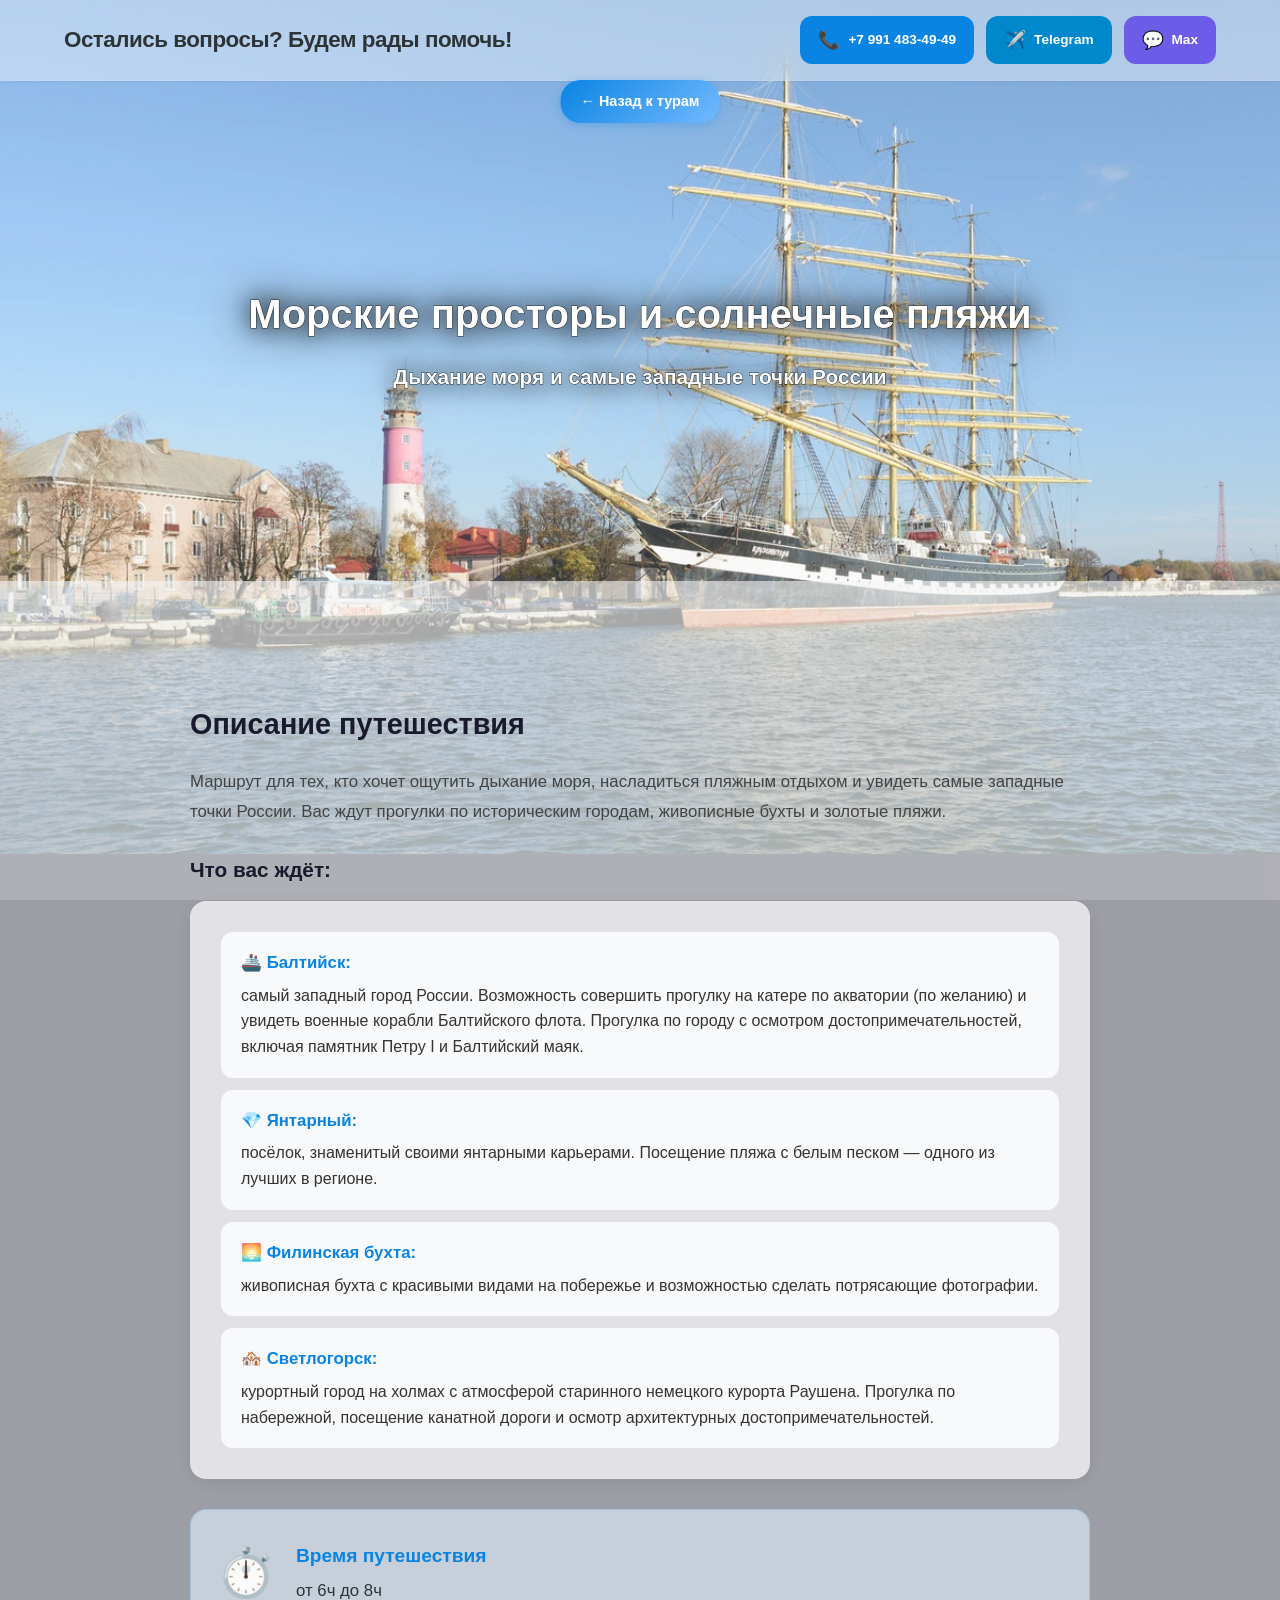
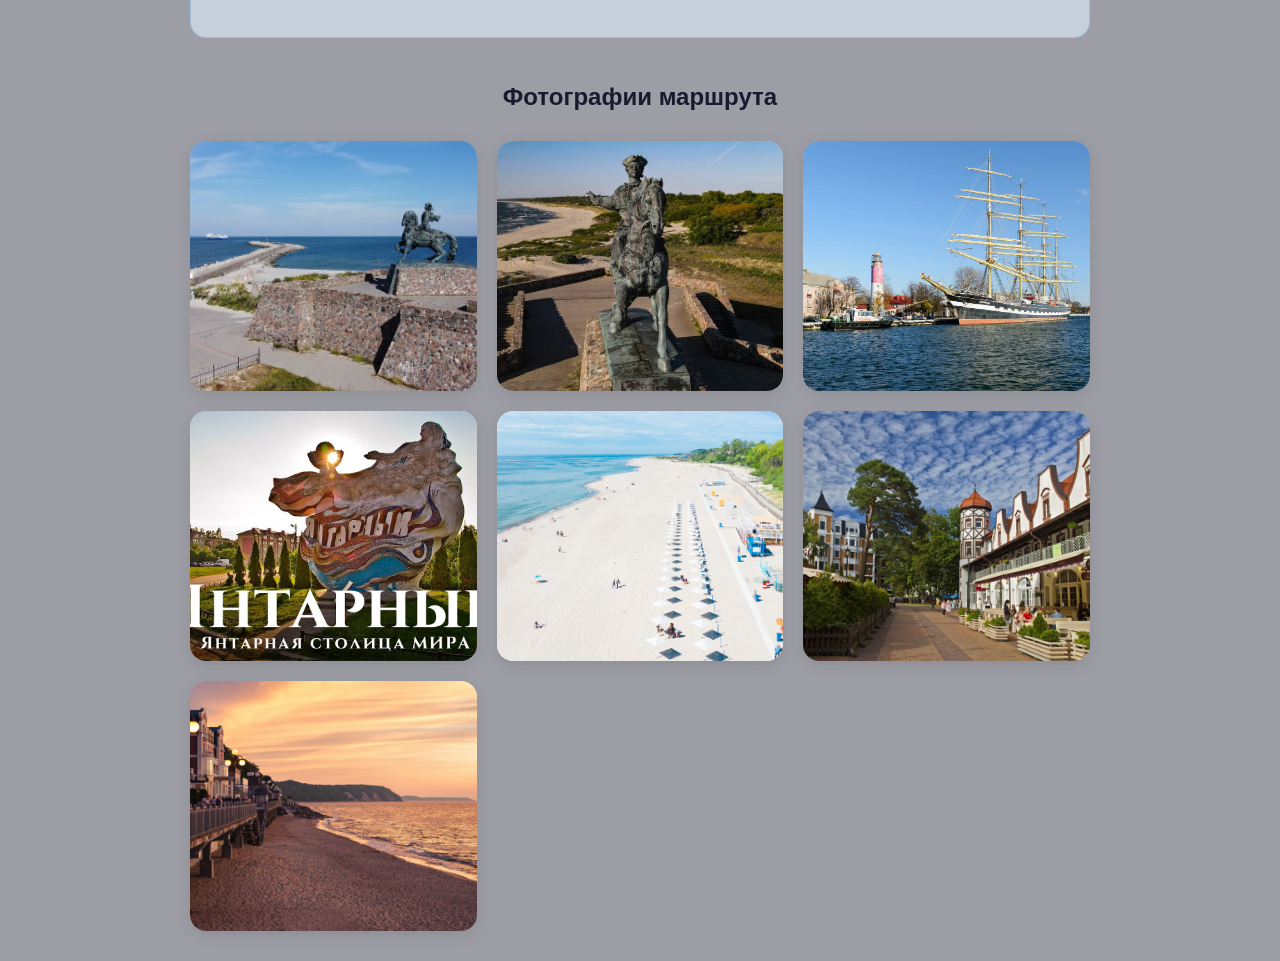
==== tour2.html @ 16f81b43 "Add files via upload" ====
<!DOCTYPE html>
<html lang="ru">
<head>
    <meta charset="UTF-8">
    <meta name="viewport" content="width=device-width, initial-scale=1.0, maximum-scale=1.0, user-scalable=no">
    <meta name="description" content="Морские просторы и солнечные пляжи — путешествие по побережью Балтийского моря и курортным городам">
    <meta name="apple-mobile-web-app-capable" content="yes">
    <meta name="apple-mobile-web-app-status-bar-style" content="black-translucent">
    <meta name="format-detection" content="telephone=no">
    <meta name="theme-color" content="#0984e3">
    <title>Морские просторы и солнечные пляжи | Прогулки по Калининграду</title>
    <link rel="stylesheet" href="styles.css">
    <link rel="stylesheet" href="tour-page.css">
    <style>
        body {
            background: #1a1a2e;
            background-image: url('images/23.jpg');
            background-repeat: no-repeat;
            background-position: center top;
            background-size: 100% auto;
            background-attachment: scroll;
            -webkit-background-size: 100% auto;
            -webkit-background-attachment: scroll;
            min-height: 100vh;
        }
        .tour-hero {
            background: transparent;
            min-height: 500px;
            padding-top: 20px;
        }
        .tour-hero-overlay { display: none; }
        .tour-hero-content {
            background: transparent;
            padding: 40px 20px;
        }
        .tour-hero-content h1,
        .tour-hero-content p {
            text-shadow: 0 0 25px rgba(0,0,0,1), 0 0 50px rgba(0,0,0,0.9);
            -webkit-text-stroke: 1px rgba(0,0,0,0.7);
            paint-order: stroke fill;
        }
    </style>
</head>
<body>
    <!-- Шапка с контактами -->
    <header class="header">
        <div class="container header-content">
            <div class="logo">
                <h1>Остались вопросы? Будем рады помочь!</h1>
            </div>
            <div class="contacts">
                <a href="tel:+79914834949" class="contact-link phone">
                    <span class="icon">📞</span>
                    <span>+7 991 483-49-49</span>
                </a>
                <a href="https://t.me/TravelKoenig" class="contact-link telegram" target="_blank" rel="noopener">
                    <span class="icon">✈️</span>
                    <span>Telegram</span>
                </a>
                <a href="https://max.ru/u/f9LHodD0cOI0Q3riG5p1h0fvbXR7h8BfbMCIhZy8dtgltUKm7D0QrIpbKLQ" class="contact-link max" target="_blank" rel="noopener">
                    <span class="icon">💬</span>
                    <span>Max</span>
                </a>
            </div>
        </div>
    </header>

    <!-- Кнопка назад -->
    <a href="index.html" class="btn-back">← Назад к турам</a>

    <!-- Заголовок тура -->
    <section class="tour-hero">
        <div class="tour-hero-content">
            <h1>Морские просторы и солнечные пляжи</h1>
            <p>Дыхание моря и самые западные точки России</p>
        </div>
    </section>

    <!-- Основной контент -->
    <section class="tour-details">
        <div class="container">
            <div class="tour-info-grid">
                <div class="tour-description">
                    <h2>Описание путешествия</h2>
                    <p>Маршрут для тех, кто хочет ощутить дыхание моря, насладиться пляжным отдыхом и увидеть самые западные точки России. Вас ждут прогулки по историческим городам, живописные бухты и золотые пляжи.</p>

                    <h3>Что вас ждёт:</h3>
                    <ul class="highlights">
                        <li><strong>🚢 Балтийск:</strong> самый западный город России. Возможность совершить прогулку на катере по акватории (по желанию) и увидеть военные корабли Балтийского флота. Прогулка по городу с осмотром достопримечательностей, включая памятник Петру I и Балтийский маяк.</li>
                        <li><strong>💎 Янтарный:</strong> посёлок, знаменитый своими янтарными карьерами. Посещение пляжа с белым песком — одного из лучших в регионе.</li>
                        <li><strong>🌅 Филинская бухта:</strong> живописная бухта с красивыми видами на побережье и возможностью сделать потрясающие фотографии.</li>
                        <li><strong>🏘️ Светлогорск:</strong> курортный город на холмах с атмосферой старинного немецкого курорта Раушена. Прогулка по набережной, посещение канатной дороги и осмотр архитектурных достопримечательностей.</li>
                    </ul>

                    <div class="tour-info-block">
                        <div class="info-item">
                            <span class="info-icon">⏱️</span>
                            <div class="info-content">
                                <h4>Время путешествия</h4>
                                <p>от 6ч до 8ч</p>
                            </div>
                        </div>
                    </div>

                    <div class="tour-gallery">
                        <h3>Фотографии маршрута</h3>
                        <div class="gallery-grid">
                            <div class="gallery-item"><img src="images/21.jpg" alt="Морские просторы 1" loading="lazy" onclick="openModal(0)"></div>
                            <div class="gallery-item"><img src="images/22.jpg" alt="Морские просторы 2" loading="lazy" onclick="openModal(1)"></div>
                            <div class="gallery-item"><img src="images/23.jpg" alt="Морские просторы 3" loading="lazy" onclick="openModal(2)"></div>
                            <div class="gallery-item"><img src="images/24.jpg" alt="Морские просторы 4" loading="lazy" onclick="openModal(3)"></div>
                            <div class="gallery-item"><img src="images/25.jpg" alt="Морские просторы 5" loading="lazy" onclick="openModal(4)"></div>
                            <div class="gallery-item"><img src="images/26.jpg" alt="Морские просторы 6" loading="lazy" onclick="openModal(5)"></div>
                            <div class="gallery-item"><img src="images/27.jpg" alt="Морские просторы 7" loading="lazy" onclick="openModal(6)"></div>
                        </div>
                    </div>

                    <!-- Модальное окно -->
                    <div id="imageModal" class="modal" onclick="closeModal()">
                        <span class="modal-close" onclick="closeModal(); event.stopPropagation();">&times;</span>
                        <button class="modal-prev" onclick="changeImage(-1); event.stopPropagation();">&#10094;</button>
                        <img class="modal-content" id="modalImage" onclick="event.stopPropagation();">
                        <button class="modal-next" onclick="changeImage(1); event.stopPropagation();">&#10095;</button>
                    </div>
                </div>
            </div>
        </div>
    </section>

    <script>
        const images = ['images/21.jpg', 'images/22.jpg', 'images/23.jpg', 'images/24.jpg', 'images/25.jpg', 'images/26.jpg', 'images/27.jpg'];
        let currentIndex = 0;

        function openModal(index) {
            currentIndex = index;
            document.getElementById('modalImage').src = images[currentIndex];
            document.getElementById('imageModal').style.display = 'flex';
            document.body.style.overflow = 'hidden';
        }

        function closeModal() {
            document.getElementById('imageModal').style.display = 'none';
            document.body.style.overflow = 'auto';
        }

        function changeImage(direction) {
            currentIndex += direction;
            if (currentIndex < 0) currentIndex = images.length - 1;
            if (currentIndex >= images.length) currentIndex = 0;
            document.getElementById('modalImage').src = images[currentIndex];
        }

        document.addEventListener('keydown', function(e) {
            if (e.key === 'Escape') closeModal();
            if (e.key === 'ArrowLeft') changeImage(-1);
            if (e.key === 'ArrowRight') changeImage(1);
        });
    </script>
</body>
</html>
---- styles.css ----
/* Современные стили для сайта */
* {
    margin: 0;
    padding: 0;
    box-sizing: border-box;
    -webkit-box-sizing: border-box;
}

body {
    font-family: -apple-system, BlinkMacSystemFont, 'Segoe UI', Roboto, 'Helvetica Neue', Arial, sans-serif;
    line-height: 1.6;
    color: #2d3436;
    background: url('images/7jhm8zhfecop343gte4a6ejj5nwlr622.jpg') no-repeat center center/cover;
    background-attachment: fixed;
    -webkit-background-attachment: fixed;
    overflow-x: hidden;
    min-height: 100vh;
    -webkit-font-smoothing: antialiased;
    -moz-osx-font-smoothing: grayscale;
}

body::before {
    content: '';
    position: fixed;
    top: 0;
    left: 0;
    right: 0;
    bottom: 0;
    background: rgba(255, 255, 255, 0.2);
    z-index: -1;
}

.container {
    max-width: 1200px;
    margin: 0 auto;
    padding: 0 24px;
}

a {
    text-decoration: none;
    color: inherit;
    transition: all 0.3s cubic-bezier(0.4, 0, 0.2, 1);
}

/* Шапка */
.header {
    background: rgba(255, 255, 255, 0.4);
    -webkit-backdrop-filter: blur(20px);
    backdrop-filter: blur(20px);
    border-bottom: 1px solid rgba(232, 236, 239, 0.15);
    padding: 16px 0;
    position: sticky;
    position: -webkit-sticky;
    top: 0;
    z-index: 1000;
    box-shadow: 0 1px 3px rgba(0, 0, 0, 0.04);
    -webkit-box-shadow: 0 1px 3px rgba(0, 0, 0, 0.04);
}

.header-content {
    display: flex;
    justify-content: space-between;
    align-items: center;
    flex-wrap: wrap;
    gap: 20px;
}

.logo h1 {
    font-size: 1.4rem;
    font-weight: 700;
    color: #2d3436;
    letter-spacing: -0.5px;
}

.logo h1 a {
    color: inherit;
    transition: opacity 0.3s ease;
}

.logo h1 a:hover {
    opacity: 0.8;
}

.contacts {
    display: flex;
    gap: 12px;
    flex-wrap: wrap;
}

.contact-link {
    display: flex;
    align-items: center;
    gap: 8px;
    padding: 10px 18px;
    border-radius: 12px;
    transition: all 0.2s ease;
    font-size: 0.85rem;
    font-weight: 600;
    white-space: nowrap;
}

.contact-link .icon {
    font-size: 1.1rem;
}

.contact-link.phone {
    background: #0984e3;
    color: #fff;
}

.contact-link.phone:hover {
    background: #0870c0;
    transform: translateY(-1px);
}

.contact-link.telegram {
    background: #0088cc;
    color: #fff;
}

.contact-link.telegram:hover {
    background: #0077b5;
    transform: translateY(-1px);
}

.contact-link.max {
    background: #6c5ce7;
    color: #fff;
}

.contact-link.max:hover {
    background: #5b4cdb;
    transform: translateY(-1px);
}

/* Главный баннер */
.hero {
    position: relative;
    min-height: 650px;
    display: flex;
    display: -webkit-flex;
    align-items: center;
    -webkit-align-items: center;
    justify-content: center;
    -webkit-justify-content: center;
    text-align: center;
}

.hero::before {
    content: '';
    position: absolute;
    top: 0;
    left: 0;
    right: 0;
    bottom: 0;
    background: linear-gradient(135deg, rgba(20, 30, 48, 0.7) 0%, rgba(36, 59, 85, 0.6) 100%);
}

.hero-overlay {
    display: none;
}

.hero-content {
    position: relative;
    z-index: 1;
    color: #fff;
    padding: 40px 20px;
    max-width: 850px;
}

.hero-content h2 {
    font-size: 3rem;
    font-weight: 700;
    color: #fff;
    margin-bottom: 12px;
    line-height: 1.2;
    text-shadow: 0 2px 10px rgba(0, 0, 0, 0.5);
    -webkit-text-shadow: 0 2px 10px rgba(0, 0, 0, 0.5);
    font-family: -apple-system, BlinkMacSystemFont, 'Segoe UI', Roboto, 'Helvetica Neue', Arial, sans-serif;
    letter-spacing: 0;
}

.hero-subtitle {
    font-size: 1.4rem;
    color: #74b9ff;
    margin-bottom: 30px;
    font-weight: 500;
}

.hero-description {
    background: rgba(255, 255, 255, 0.1);
    backdrop-filter: blur(10px);
    padding: 28px;
    border-radius: 16px;
    border: 1px solid rgba(255, 255, 255, 0.15);
}

.hero-description p {
    font-size: 1.08rem;
    color: #f1f2f6;
    line-height: 1.75;
    margin-bottom: 14px;
}

.hero-description p:last-child {
    margin-bottom: 0;
}

.hero-transfer {
    margin-top: 20px;
    padding-top: 20px;
    border-top: 1px solid rgba(255, 255, 255, 0.3);
    font-size: 1rem;
    color: #74b9ff;
    line-height: 1.6;
}

.hero-transfer strong {
    color: #fff;
    font-weight: 600;
}

/* Секция с турами */
.tours {
    padding: 100px 0;
    background: rgba(248, 249, 250, 0.3);
    backdrop-filter: blur(5px);
}

.section-title {
    text-align: center;
    font-size: 2.5rem;
    font-weight: 800;
    color: #2d3436;
    margin-bottom: 60px;
    letter-spacing: -1px;
}

.section-title::after {
    content: '';
    display: block;
    width: 60px;
    height: 4px;
    background: linear-gradient(90deg, #0984e3, #74b9ff);
    margin: 20px auto 0;
    border-radius: 2px;
}

.tours-grid {
    display: grid;
    grid-template-columns: repeat(auto-fill, minmax(350px, 1fr));
    gap: 32px;
}

.tour-card {
    background: rgba(255, 255, 255, 0.85);
    -webkit-backdrop-filter: blur(15px);
    backdrop-filter: blur(15px);
    border-radius: 20px;
    -webkit-border-radius: 20px;
    overflow: hidden;
    box-shadow: 0 4px 20px rgba(0, 0, 0, 0.08);
    -webkit-box-shadow: 0 4px 20px rgba(0, 0, 0, 0.08);
    transition: all 0.35s cubic-bezier(0.4, 0, 0.2, 1);
    -webkit-transition: all 0.35s cubic-bezier(0.4, 0, 0.2, 1);
    border: 1px solid rgba(232, 236, 239, 0.4);
}

.tour-card:hover {
    transform: translateY(-8px);
    box-shadow: 0 20px 50px rgba(0, 0, 0, 0.12);
}

.tour-link {
    display: block;
    text-decoration: none;
    color: inherit;
}

.tour-image {
    height: 230px;
    overflow: hidden;
    background: -webkit-linear-gradient(135deg, #a8edea 0%, #fed6e3 100%);
    background: linear-gradient(135deg, #a8edea 0%, #fed6e3 100%);
}

.tour-image img {
    width: 100%;
    height: 100%;
    object-fit: cover;
    -webkit-object-fit: cover;
    transition: transform 0.5s ease;
    -webkit-transition: transform 0.5s ease;
}

.tour-card:hover .tour-image img {
    transform: scale(1.08);
}

.tour-image .placeholder {
    width: 100%;
    height: 100%;
    display: flex;
    align-items: center;
    justify-content: center;
    font-size: 5rem;
}

.tour-content {
    padding: 28px;
}

.tour-content h3 {
    font-size: 1.25rem;
    color: #1a1a2e;
    margin-bottom: 14px;
    line-height: 1.4;
    font-weight: 700;
}

.tour-content p {
    color: #4a5568;
    font-size: 0.98rem;
    line-height: 1.7;
    margin-bottom: 22px;
}

.btn {
    display: inline-block;
    background: linear-gradient(135deg, #0984e3 0%, #74b9ff 100%);
    color: #fff;
    padding: 13px 28px;
    border-radius: 12px;
    font-weight: 600;
    font-size: 0.95rem;
    transition: all 0.3s ease;
    box-shadow: 0 4px 15px rgba(9, 132, 227, 0.25);
}

.btn:hover {
    transform: translateY(-2px);
    box-shadow: 0 8px 25px rgba(9, 132, 227, 0.35);
}

/* Секция "О нас" */
.about {
    padding: 100px 0;
    background: rgba(255, 255, 255, 0.3);
    backdrop-filter: blur(5px);
}

.about-content {
    max-width: 850px;
    margin: 0 auto;
}

.about-subtitle {
    font-size: 1.9rem;
    color: #2d3436;
    margin-bottom: 45px;
    text-align: center;
    font-weight: 700;
    letter-spacing: -0.5px;
}

.about-subtitle::after {
    content: '';
    display: block;
    width: 50px;
    height: 3px;
    background: linear-gradient(90deg, #0984e3, #74b9ff);
    margin: 18px auto 0;
    border-radius: 2px;
}

.features-list {
    display: flex;
    flex-direction: column;
    gap: 20px;
    margin-bottom: 45px;
}

.feature-item {
    display: flex;
    gap: 22px;
    align-items: flex-start;
    padding: 26px;
    background: rgba(248, 249, 250, 0.35);
    backdrop-filter: blur(5px);
    border-radius: 16px;
    transition: all 0.3s ease;
    border: 1px solid rgba(232, 236, 239, 0.15);
}

.feature-item:hover {
    background: rgba(240, 244, 248, 0.45);
    transform: translateX(8px);
}

.feature-icon {
    font-size: 2.8rem;
    flex-shrink: 0;
}

.feature-text h4 {
    font-size: 1.1rem;
    color: #2d3436;
    margin-bottom: 10px;
    font-weight: 700;
}

.feature-text p {
    font-size: 0.95rem;
    color: #636e72;
    line-height: 1.65;
}

.about-cta {
    text-align: center;
    padding: 32px;
    background: linear-gradient(135deg, #667eea 0%, #764ba2 100%);
    border-radius: 20px;
    box-shadow: 0 15px 40px rgba(102, 126, 234, 0.25);
}

.about-cta-text {
    font-size: 1.08rem;
    color: #fff;
    margin-bottom: 14px;
    line-height: 1.85;
}

.about-cta-text strong {
    color: #fff;
    font-weight: 700;
}

/* Подвал */
.footer {
    background: rgba(45, 52, 54, 0.5);
    backdrop-filter: blur(10px);
    color: #b2bec3;
    padding: 50px 0 25px;
}

.footer-content {
    display: flex;
    justify-content: space-between;
    align-items: center;
    flex-wrap: wrap;
    gap: 30px;
    margin-bottom: 30px;
}

.footer-info h4 {
    font-size: 1.4rem;
    color: #fff;
    margin-bottom: 10px;
    font-weight: 700;
}

.footer-info p {
    color: #b2bec3;
    font-size: 0.93rem;
    line-height: 1.6;
}

.footer-contacts {
    display: flex;
    gap: 12px;
    flex-wrap: wrap;
}

.footer-bottom {
    text-align: center;
    padding-top: 25px;
    border-top: 1px solid rgba(255, 255, 255, 0.08);
    color: #888;
    font-size: 0.88rem;
}

/* Секция отзывов */
.reviews {
    padding: 100px 0;
    background: rgba(255, 255, 255, 0.4);
    backdrop-filter: blur(5px);
}

.reviews-images {
    display: flex;
    flex-direction: row;
    gap: 30px;
    align-items: center;
    justify-content: center;
    flex-wrap: wrap;
}

.reviews-images img {
    max-width: 100%;
    width: 100%;
    max-width: 350px;
    border-radius: 16px;
    box-shadow: 0 4px 20px rgba(0, 0, 0, 0.1);
    transition: all 0.35s cubic-bezier(0.4, 0, 0.2, 1);
    cursor: pointer;
}

.reviews-images img:hover {
    transform: scale(1.02);
    box-shadow: 0 15px 40px rgba(0, 0, 0, 0.15);
}

/* Адаптивность для планшетов */
@media (max-width: 992px) {
    .hero {
        min-height: 550px;
    }
    
    .hero-content h2 {
        font-size: 2.4rem;
    }
    
    .section-title {
        font-size: 2rem;
    }
    
    .tours-grid {
        grid-template-columns: repeat(auto-fill, minmax(300px, 1fr));
    }
}

/* Адаптивность для мобильных */
@media (max-width: 768px) {
    .header {
        padding: 14px 0;
    }
    
    .header-content {
        flex-direction: column;
        text-align: center;
        gap: 14px;
    }
    
    .logo h1 {
        font-size: 1.25rem;
    }
    
    .contacts {
        width: 100%;
        justify-content: center;
        gap: 8px;
    }
    
    .contact-link {
        padding: 9px 14px;
        font-size: 0.8rem;
    }
    
    .hero {
        min-height: auto;
        padding: 80px 0 60px;
        background-attachment: scroll;
    }

    .hero-content h2 {
        font-size: 2.2rem;
    }

    .hero-subtitle {
        font-size: 1.1rem;
    }
    
    .hero-description {
        padding: 22px;
    }
    
    .hero-description p {
        font-size: 1rem;
    }
    
    .section-title {
        font-size: 1.7rem;
    }
    
    .tours, .about {
        padding: 60px 0;
    }

    .reviews {
        padding: 60px 0;
    }

    .reviews-images {
        gap: 20px;
    }
    
    .about-subtitle {
        font-size: 1.4rem;
    }
    
    .feature-item {
        flex-direction: column;
        align-items: center;
        text-align: center;
        gap: 14px;
        padding: 22px;
    }
    
    .feature-icon {
        font-size: 2.4rem;
    }
    
    .about-highlight {
        padding: 28px;
    }
    
    .about-highlight p {
        font-size: 1.02rem;
    }
    
    .footer-content {
        flex-direction: column;
        text-align: center;
        gap: 20px;
    }
    
    .footer-contacts {
        flex-direction: column;
        align-items: center;
        width: 100%;
    }
    
    .footer-contacts .contact-link {
        width: 100%;
        max-width: 280px;
        justify-content: center;
    }
}

/* Адаптивность для маленьких экранов */
@media (max-width: 480px) {
    .container {
        padding: 0 16px;
    }
    
    .logo h1 {
        font-size: 1.1rem;
    }
    
    .contact-link {
        padding: 8px 12px;
        font-size: 0.78rem;
    }
    
    .hero {
        padding: 60px 0 40px;
    }

    .hero-content h2 {
        font-size: 1.5rem;
    }

    .hero-subtitle {
        font-size: 0.95rem;
    }
    
    .hero-description {
        padding: 18px;
    }
    
    .hero-description p {
        font-size: 0.93rem;
    }
    
    .section-title {
        font-size: 1.45rem;
    }
    
    .tours-grid {
        gap: 20px;
    }
    
    .tour-content {
        padding: 22px;
    }
    
    .tour-content h3 {
        font-size: 1.1rem;
    }
    
    .tour-content p {
        font-size: 0.88rem;
    }
    
    .btn {
        padding: 12px 24px;
        font-size: 0.9rem;
        width: 100%;
    }
    
    .about-subtitle {
        font-size: 1.25rem;
    }
    
    .feature-item {
        padding: 18px;
    }
    
    .feature-text h4 {
        font-size: 1rem;
    }
    
    .feature-text p {
        font-size: 0.88rem;
    }
    
    .about-highlight {
        padding: 22px;
        border-radius: 16px;
    }
    
    .about-cta {
        padding: 22px;
    }
    
    .about-cta-text {
        font-size: 0.98rem;
    }
    
    .footer-info h4 {
        font-size: 1.15rem;
    }
    
    .footer-info p {
        font-size: 0.88rem;
    }
}

/* Адаптивность для очень маленьких экранов */
@media (max-width: 360px) {
    .hero-content h2 {
        font-size: 1.4rem;
    }
    
    .hero-subtitle {
        font-size: 0.88rem;
    }
    
    .section-title {
        font-size: 1.3rem;
    }
    
    .contact-link {
        padding: 7px 10px;
        font-size: 0.75rem;
    }
    
    .feature-icon {
        font-size: 2rem;
    }
}
---- tour-page.css ----
/* Стили для страниц туров */
.tour-hero {
    position: relative;
    height: 450px;
    background: transparent !important;
    display: flex;
    align-items: center;
    justify-content: center;
    text-align: center;
    contain: layout style;
}

/* Кнопка назад */
.btn-back {
    display: inline-block;
    background: -webkit-linear-gradient(135deg, #0984e3 0%, #74b9ff 100%);
    background: linear-gradient(135deg, #0984e3 0%, #74b9ff 100%);
    color: #fff;
    padding: 10px 20px;
    border-radius: 20px;
    -webkit-border-radius: 20px;
    font-weight: 600;
    font-size: 0.9rem;
    transition: all 0.3s ease;
    -webkit-transition: all 0.3s ease;
    box-shadow: 0 2px 10px rgba(9, 132, 227, 0.3);
    -webkit-box-shadow: 0 2px 10px rgba(9, 132, 227, 0.3);
    position: fixed !important;
    top: 80px !important;
    left: 50% !important;
    -webkit-transform: translateX(-50%) !important;
    transform: translateX(-50%) !important;
    z-index: 9999 !important;
    -webkit-backface-visibility: hidden;
    backface-visibility: hidden;
    -webkit-transform: translateZ(0);
    transform: translateZ(0);
}

.btn-back:hover {
    background: linear-gradient(135deg, #0870c0 0%, #5fa3e6 100%);
    transform: translateX(-50%) translateY(-2px);
    box-shadow: 0 4px 15px rgba(9, 132, 227, 0.4);
}

.tour-hero-overlay {
    display: none !important;
}

.tour-hero-content {
    position: relative;
    z-index: 1;
    color: #fff;
    padding: 40px 20px;
    max-width: 900px;
    background: transparent !important;
    text-align: center;
    -webkit-text-size-adjust: 100%;
    text-size-adjust: 100%;
}

.tour-hero-content h1 {
    font-size: 2.5rem;
    margin-bottom: 20px;
    text-shadow: 0 0 25px rgba(0, 0, 0, 1), 0 0 50px rgba(0, 0, 0, 0.9);
    -webkit-text-shadow: 0 0 25px rgba(0, 0, 0, 1), 0 0 50px rgba(0, 0, 0, 0.9);
    line-height: 1.3;
    -webkit-text-stroke: 1px rgba(0, 0, 0, 0.7);
    paint-order: stroke fill;
    font-weight: 800;
}

.tour-hero-content p {
    font-size: 1.3rem;
    text-shadow: 0 0 25px rgba(0, 0, 0, 1), 0 0 50px rgba(0, 0, 0, 0.9);
    -webkit-text-shadow: 0 0 25px rgba(0, 0, 0, 1), 0 0 50px rgba(0, 0, 0, 0.9);
    -webkit-text-stroke: 0.8px rgba(0, 0, 0, 0.7);
    paint-order: stroke fill;
    font-weight: 600;
    text-align: center;
}

.tour-details {
    padding: 120px 0 30px;
    background: rgba(245, 245, 245, 0.6);
}

.tour-info-grid {
    display: block;
    max-width: 900px;
    margin: 0 auto;
}

.tour-description h2 {
    font-size: 1.8rem;
    color: #1a1a2e;
    margin-bottom: 20px;
}

.tour-description h3 {
    font-size: 1.3rem;
    color: #1a1a2e;
    margin: 25px 0 15px;
}

.tour-description p {
    font-size: 1.05rem;
    line-height: 1.8;
    color: #444;
    margin-bottom: 20px;
}

.highlights {
    list-style: none;
    background: rgba(255, 255, 255, 0.7);
    padding: 30px;
    border-radius: 16px;
    box-shadow: 0 3px 15px rgba(0, 0, 0, 0.08);
    border: 1px solid rgba(232, 236, 239, 0.3);
}

.highlights li {
    padding: 18px 20px;
    margin-bottom: 12px;
    background: #f8f9fa;
    border-radius: 12px;
    font-size: 1rem;
    color: #333;
    line-height: 1.6;
}

.highlights li:last-child {
    margin-bottom: 0;
}

.highlights li strong {
    color: #0984e3;
    font-weight: 700;
    display: block;
    margin-bottom: 6px;
    font-size: 1.05rem;
}

.note {
    background: #fff3cd;
    border-left: 4px solid #ffc107;
    padding: 15px 20px;
    border-radius: 0 10px 10px 0;
    color: #856404;
    font-style: italic;
    margin-top: 20px;
}

/* Инфо-блок */
.tour-info-block {
    margin-top: 30px;
    padding: 25px;
    background: rgba(227, 242, 253, 0.6);
    border-radius: 16px;
    border: 1px solid rgba(9, 132, 227, 0.2);
}

.info-item {
    display: flex;
    align-items: center;
    gap: 20px;
}

.info-icon {
    font-size: 3rem;
    flex-shrink: 0;
}

.info-content h4 {
    font-size: 1.2rem;
    color: #0984e3;
    margin-bottom: 5px;
    font-weight: 700;
}

.info-content p {
    font-size: 1.05rem;
    color: #2d3436;
    margin: 0;
}

/* Галерея */
.tour-gallery {
    margin-top: 40px;
}

.tour-gallery h3 {
    font-size: 1.5rem;
    color: #1a1a2e;
    margin-bottom: 25px;
    text-align: center;
}

.gallery-grid {
    display: grid;
    grid-template-columns: repeat(auto-fill, minmax(280px, 1fr));
    gap: 20px;
}

.gallery-item {
    border-radius: 16px;
    -webkit-border-radius: 16px;
    overflow: hidden;
    box-shadow: 0 4px 15px rgba(0, 0, 0, 0.1);
    -webkit-box-shadow: 0 4px 15px rgba(0, 0, 0, 0.1);
    transition: transform 0.3s ease;
    -webkit-transition: transform 0.3s ease;
    background: rgba(255, 255, 255, 0.5);
}

.gallery-item:hover {
    transform: translateY(-5px);
    -webkit-transform: translateY(-5px);
}

.gallery-item img {
    width: 100%;
    height: 250px;
    object-fit: cover;
    -webkit-object-fit: cover;
    display: block;
}

/* Сайдбар */
.tour-sidebar {
    position: sticky;
    top: 100px;
    height: fit-content;
}

.tour-card-info {
    background: rgba(255, 255, 255, 0.7);
    padding: 25px;
    border-radius: 15px;
    box-shadow: 0 5px 25px rgba(0, 0, 0, 0.1);
}

.tour-card-info h3 {
    font-size: 1.3rem;
    color: #1a1a2e;
    margin-bottom: 12px;
}

.tour-card-info p {
    color: #666;
    margin-bottom: 20px;
    font-size: 0.95rem;
}

.sidebar-contacts {
    display: flex;
    flex-direction: column;
    gap: 12px;
}

.contact-btn {
    display: flex;
    align-items: center;
    justify-content: center;
    gap: 10px;
    padding: 14px 20px;
    border-radius: 25px;
    font-weight: 600;
    transition: all 0.3s ease;
    text-align: center;
}

.contact-btn .icon {
    font-size: 1.3rem;
}

.contact-btn.phone {
    background: #4fc3f7;
    color: #1a1a2e;
}

.contact-btn.phone:hover {
    background: #29b6f6;
    transform: translateY(-2px);
}

.contact-btn.telegram {
    background: #0088cc;
    color: #fff;
}

.contact-btn.telegram:hover {
    background: #0099e6;
    transform: translateY(-2px);
}

.contact-btn.max {
    background: #6c5ce7;
    color: #fff;
}

.contact-btn.max:hover {
    background: #7d6cec;
    transform: translateY(-2px);
}

/* Адаптивность для планшетов */
@media (max-width: 992px) {
    .tour-hero {
        height: 350px;
    }

    .tour-hero-content h1 {
        font-size: 1.9rem;
    }

    .tour-info-grid {
        gap: 25px;
    }
}

/* Адаптивность для кнопок на промежуточных разрешениях */
@media (min-width: 769px) and (max-width: 920px) {
    .btn-back {
        top: 120px !important;
    }

    .tour-details {
        padding-top: 180px;
    }
}

/* Адаптивность для мобильных */
@media (max-width: 768px) {
    .btn-back {
        top: 160px !important;
        padding: 8px 16px;
        font-size: 0.85rem;
    }

    .tour-details {
        padding: 230px 0 20px;
    }

    .tour-hero {
        height: 300px;
    }

    .tour-hero-content h1 {
        font-size: 1.6rem;
    }

    .tour-hero-content p {
        font-size: 1rem;
    }

    .tour-info-grid {
        grid-template-columns: 1fr;
        gap: 25px;
    }

    .tour-description h2 {
        font-size: 1.5rem;
    }

    .tour-description h3 {
        font-size: 1.2rem;
    }

    .tour-description p {
        font-size: 1rem;
    }

    .highlights {
        padding: 15px;
    }

    .highlights li {
        font-size: 0.95rem;
    }

    .tour-info-block {
        padding: 20px;
    }

    .info-item {
        flex-direction: column;
        text-align: center;
        gap: 15px;
    }

    .info-icon {
        font-size: 2.5rem;
    }

    .gallery-grid {
        grid-template-columns: 1fr;
    }
}

/* Адаптивность для маленьких экранов */
@media (max-width: 480px) {
    .tour-hero {
        height: 250px;
    }
    
    .tour-hero-content h1 {
        font-size: 1.3rem;
        padding: 0 5px;
    }
    
    .tour-hero-content p {
        font-size: 0.9rem;
    }
    
    .tour-details {
        padding: 35px 0 20px;
    }
    
    .tour-info-grid {
        padding: 0;
    }
    
    .tour-description h2 {
        font-size: 1.3rem;
    }
    
    .tour-description h3 {
        font-size: 1.1rem;
    }
    
    .tour-description p {
        font-size: 0.95rem;
    }
    
    .tour-card-info {
        padding: 20px;
    }
    
    .tour-card-info h3 {
        font-size: 1.15rem;
    }
    
    .contact-btn {
        padding: 12px 15px;
        font-size: 0.9rem;
    }
}

/* Адаптивность для очень маленьких экранов */
@media (max-width: 360px) {
    .tour-hero {
        height: 220px;
    }
    
    .tour-hero-content h1 {
        font-size: 1.1rem;
    }
    
    .tour-description h2 {
        font-size: 1.2rem;
    }
    
    .highlights li {
        font-size: 0.9rem;
        padding: 10px 0;
    }
}

/* Модальное окно для фотографий */
.modal {
    display: none;
    display: -webkit-none;
    position: fixed;
    z-index: 2000;
    left: 0;
    top: 0;
    width: 100%;
    height: 100%;
    background-color: rgba(0, 0, 0, 0.95);
    -webkit-justify-content: center;
    justify-content: center;
    -webkit-align-items: center;
    align-items: center;
    -webkit-overflow-scrolling: touch;
}

.modal-content {
    max-width: 90%;
    max-height: 90%;
    border-radius: 10px;
    -webkit-border-radius: 10px;
    box-shadow: 0 0 30px rgba(0, 0, 0, 0.5);
    -webkit-box-shadow: 0 0 30px rgba(0, 0, 0, 0.5);
}

.modal-close {
    position: absolute;
    top: 20px;
    right: 30px;
    color: #fff;
    font-size: 40px;
    font-weight: bold;
    cursor: pointer;
    z-index: 2001;
    transition: color 0.3s ease;
    -webkit-transition: color 0.3s ease;
}

.modal-close:hover {
    color: #4fc3f7;
}

.modal-prev,
.modal-next {
    position: absolute;
    top: 50%;
    transform: translateY(-50%);
    background: rgba(255, 255, 255, 0.1);
    color: #fff;
    border: none;
    font-size: 40px;
    padding: 20px;
    cursor: pointer;
    transition: all 0.3s ease;
    border-radius: 5px;
}

.modal-prev:hover,
.modal-next:hover {
    background: rgba(79, 195, 247, 0.5);
}

.modal-prev {
    left: 20px;
}

.modal-next {
    right: 20px;
}

@media (max-width: 768px) {
    .modal-prev,
    .modal-next {
        font-size: 30px;
        padding: 15px;
    }
    
    .modal-prev {
        left: 10px;
    }
    
    .modal-next {
        right: 10px;
    }
    
    .modal-close {
        top: 15px;
        right: 20px;
        font-size: 35px;
    }
}
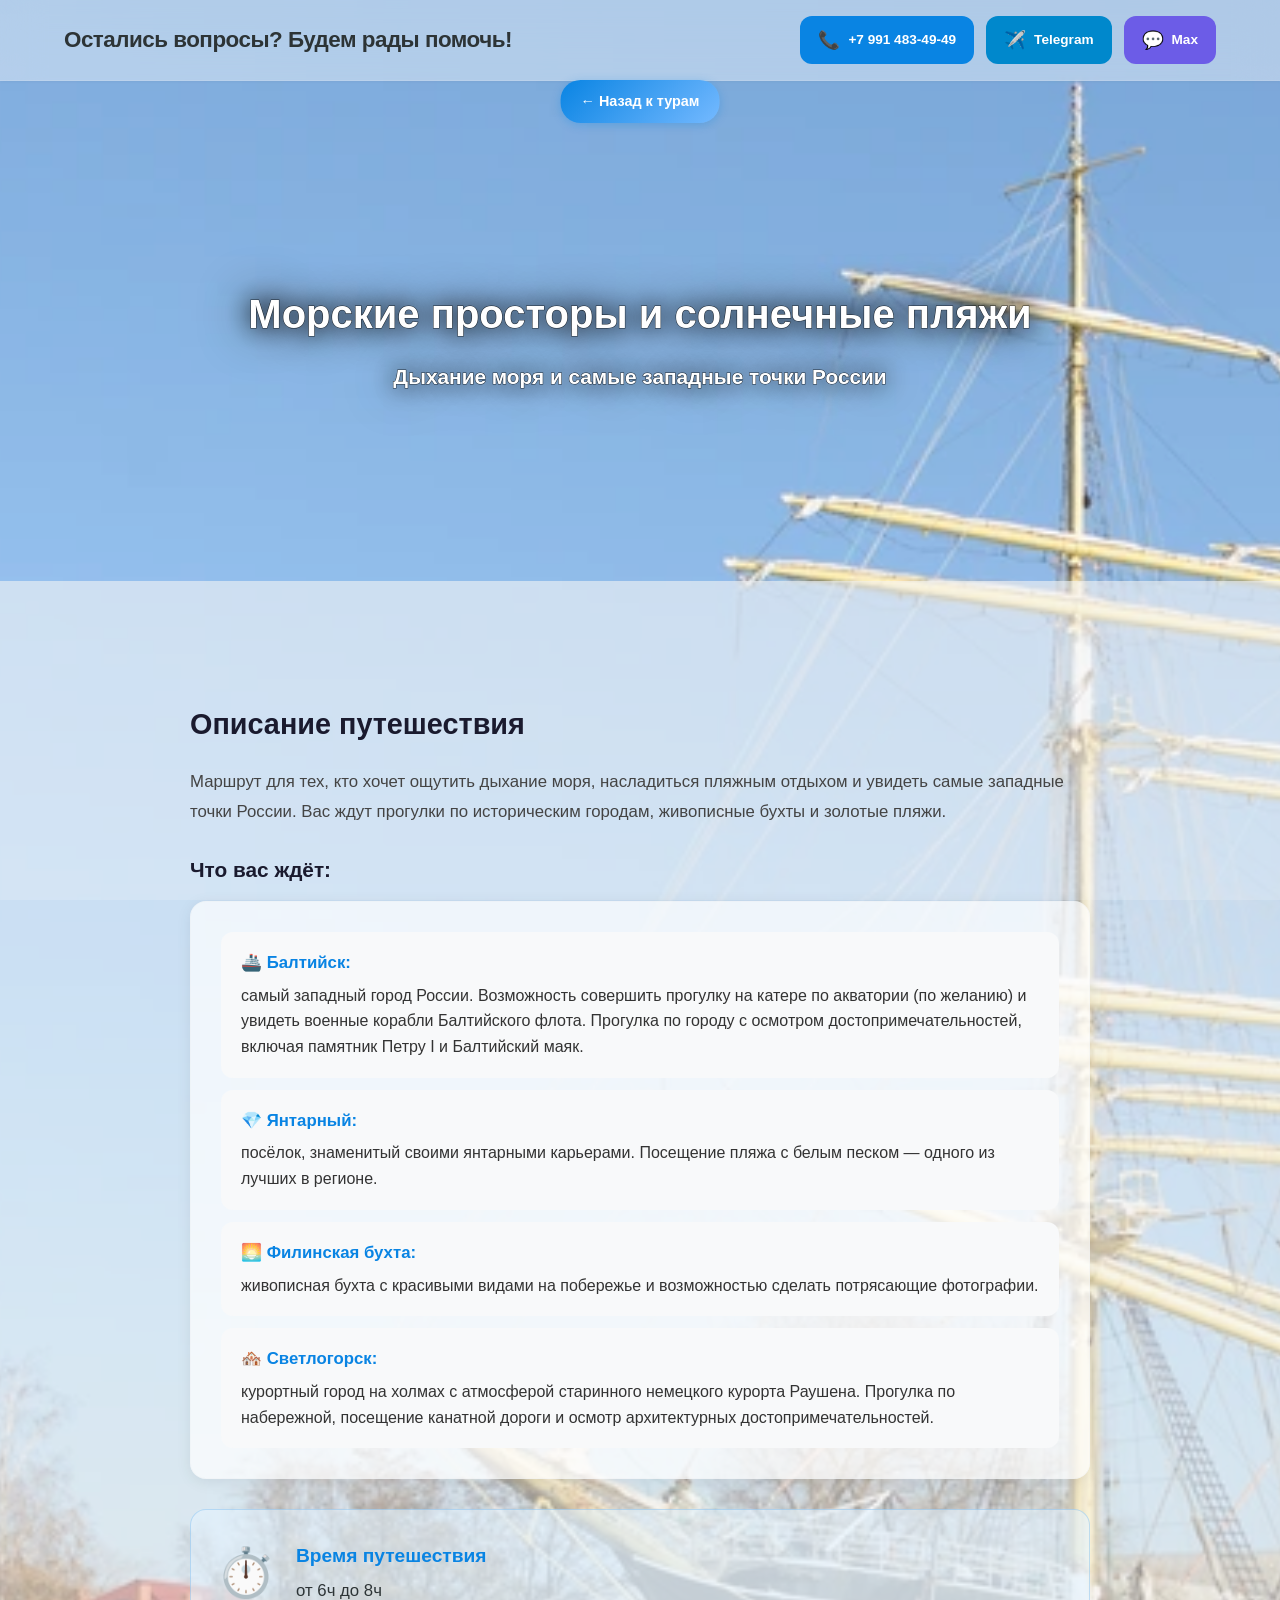
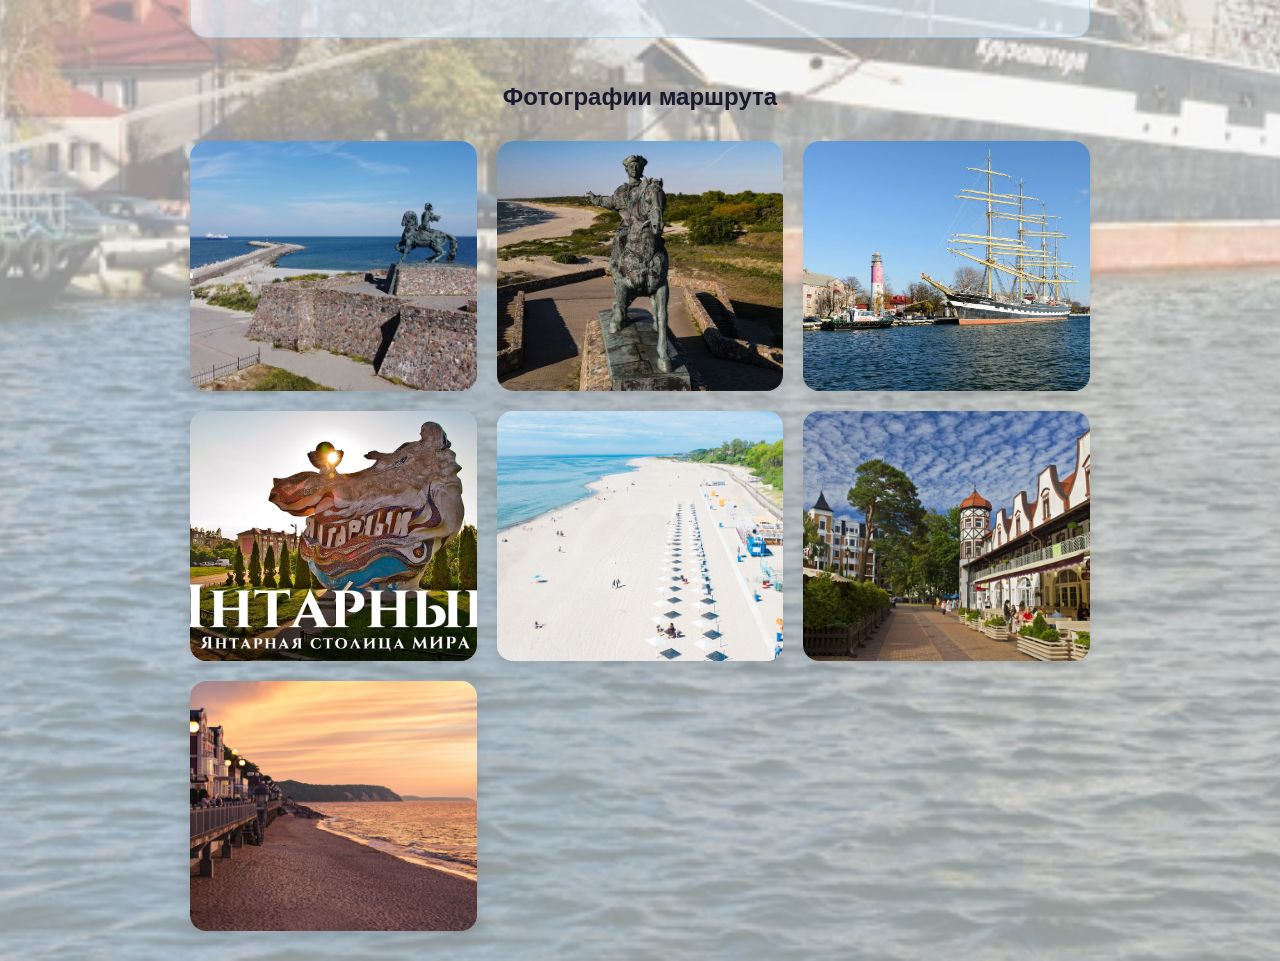
==== commit 75c0a051: "Update tour2.html" ====
--- a/tour2.html
+++ b/tour2.html
@@ -16,10 +16,10 @@
             background: #1a1a2e;
             background-image: url('images/23.jpg');
             background-repeat: no-repeat;
-            background-position: center top;
-            background-size: 100% auto;
+            background-position: center center;
+            background-size: cover;
             background-attachment: scroll;
-            -webkit-background-size: 100% auto;
+            -webkit-background-size: cover;
             -webkit-background-attachment: scroll;
             min-height: 100vh;
         }
--- a/tour-page.css
+++ b/tour-page.css
@@ -398,6 +398,44 @@
     }
 }
 
+/* Адаптивность для маленьких экранов (менее 393px) */
+@media (max-width: 392px) {
+    .btn-back {
+        top: 180px !important;
+        padding: 6px 12px;
+        font-size: 0.75rem;
+    }
+
+    .tour-details {
+        padding: 260px 0 20px;
+    }
+
+    .tour-hero {
+        height: 280px;
+    }
+
+    .tour-hero-content h1 {
+        font-size: 1.4rem;
+    }
+
+    .tour-hero-content p {
+        font-size: 0.95rem;
+    }
+
+    .header-content {
+        gap: 10px;
+    }
+
+    .logo h1 {
+        font-size: 1.1rem;
+    }
+
+    .contact-link {
+        padding: 8px 12px;
+        font-size: 0.75rem;
+    }
+}
+
 /* Адаптивность для маленьких экранов */
 @media (max-width: 480px) {
     .tour-hero {
